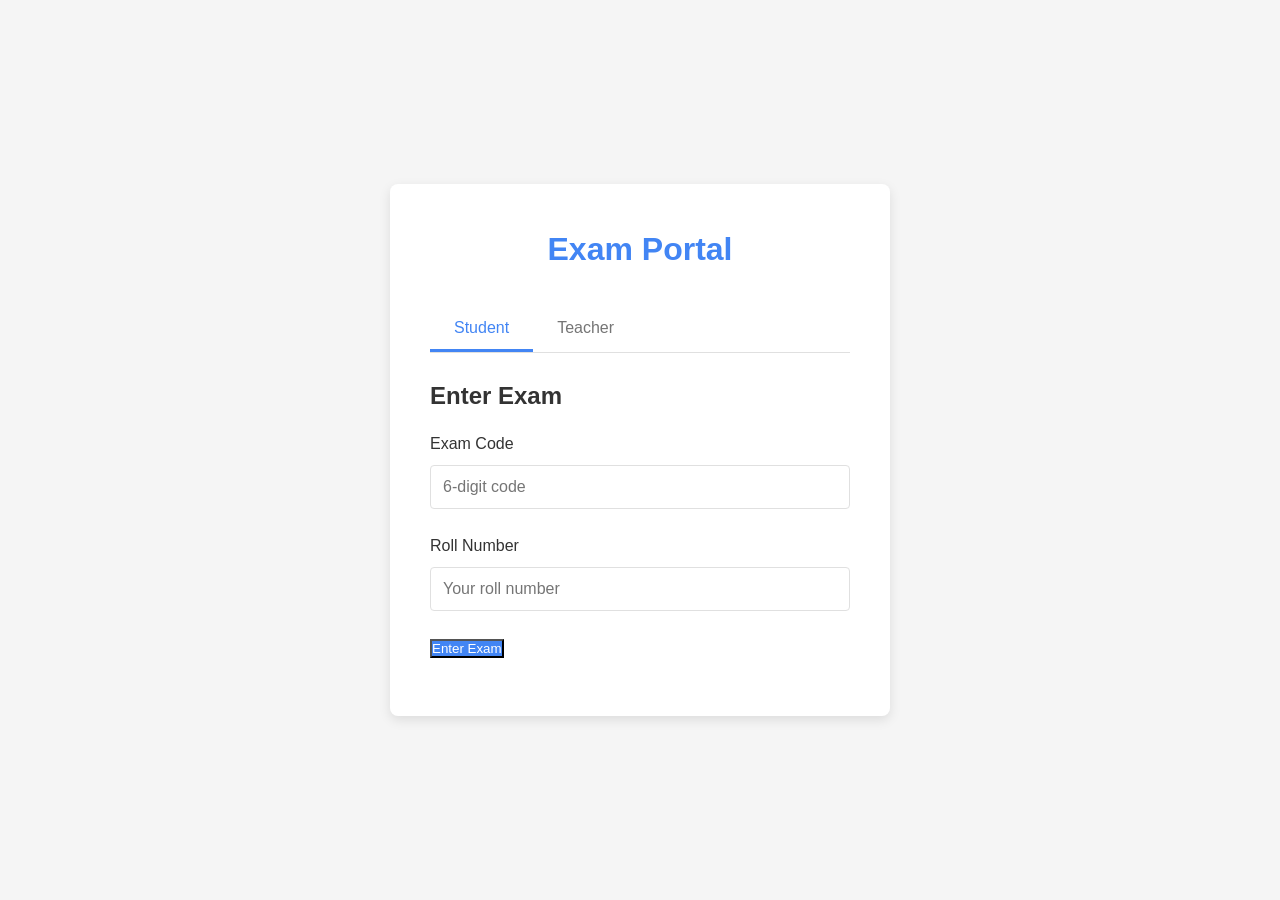
==== index.html @ f045dade "first release 0.1" ====
<!DOCTYPE html>
<html lang="en">
<head>
  <meta charset="UTF-8">
  <meta name="viewport" content="width=device-width, initial-scale=1.0">
  <title>Exam Portal</title>
  <link rel="stylesheet" href="css/style.css">
  <link rel="stylesheet" href="css/auth.css">
</head>
<body>
  <div class="auth-container">
    <div class="auth-card">
      <h1>Exam Portal</h1>
      
      <div class="tabs">
        <button class="tab-btn active" onclick="openTab('student')">Student</button>
        <button class="tab-btn" onclick="openTab('teacher')">Teacher</button>
      </div>
      
      <div id="student-tab" class="tab-content active">
        <h2>Enter Exam</h2>
        <div class="form-group">
          <label for="exam-code">Exam Code</label>
          <input type="text" id="exam-code" placeholder="6-digit code">
        </div>
        <div class="form-group">
          <label for="roll-number">Roll Number</label>
          <input type="text" id="roll-number" placeholder="Your roll number">
        </div>
        <button class="btn-primary" onclick="studentEnterExam()">Enter Exam</button>
        <p id="student-error" class="error-message"></p>
      </div>
      
      <div id="teacher-tab" class="tab-content">
        <h2>Teacher Login</h2>
        <button class="btn-google" onclick="teacherLogin()">
          <img src="assets/google-icon.png" alt="Google icon">
          Login with Google
        </button>
        <p id="auth-error" class="error-message"></p>
      </div>
    </div>
  </div>

  <script src="https://www.gstatic.com/firebasejs/8.10.0/firebase-app.js"></script>
  <script src="https://www.gstatic.com/firebasejs/8.10.0/firebase-auth.js"></script>
  <script src="https://www.gstatic.com/firebasejs/8.10.0/firebase-firestore.js"></script>
  <script src="js/firebase-config.js"></script>
  <script src="js/auth.js"></script>
  <script src="js/student.js"></script>
</body>
</html>
---- css/style.css ----
/* Global Styles */
:root {
  --primary-color: #4285f4;
  --secondary-color: #34a853;
  --danger-color: #ea4335;
  --warning-color: #fbbc05;
  --light-gray: #f5f5f5;
  --medium-gray: #e0e0e0;
  --dark-gray: #757575;
  --text-color: #333;
  --white: #ffffff;
}

* {
  margin: 0;
  padding: 0;
  box-sizing: border-box;
}

body {
  font-family: 'Roboto', sans-serif;
  color: var(--text-color);
  line-height: 1.6;
  background-color: #f9f9f9;
}

h1, h2, h3, h4 {
  margin-bottom: 1rem;
}

a {
  text-decoration: none;
  color: var(--primary-color);
}

/* Layout */
header {
  background-color: var(--white);
  padding: 1rem 2rem;
  box-shadow: 0 2px 4px rgba(0, 0, 0, 0.1);
  display: flex;
  justify-content: space-between;
  align-items: center;
}

main {
  padding: 2rem;
  max-width: 1200px;
  margin: 0 auto;
}

/* Cards */
.card {
  background-color: var(--white);
  border-radius: 8px;
  box-shadow: 0 2px 4px rgba(0, 0, 0, 0.1);
  padding: 1.5rem;
  margin-bottom: 2rem;
}

.cards-container {
  display: grid;
  grid-template-columns: repeat(auto-fill, minmax(300px, 1fr));
  gap: 1.5rem;
  margin-top: 1rem;
}

.exam-card, .question-card {
  transition: transform 0.2s;
}

.exam-card:hover, .question-card:hover {
  transform: translateY(-5px);
}

/* Forms */
.form-group {
  margin-bottom: 1.5rem;
}

.form-group label {
  display: block;
  margin-bottom: 0.5rem;
  font-weight: 500;
}

.form-group input,
.form-group textarea,
.form-group select {
  width: 100%;
  padding: 0.75rem;
  border: 1px solid var(--medium-gray);
  border-radius: 4px;
  font-size: 1rem;
}

.form-group textarea {
  min-height: 100px;
  resize: vertical;
}

/* Buttons */
.btn {
  display: inline-block;
  padding: 0.75rem 1.5rem;
  border: none;
  border-radius: 4px;
  font-size: 1rem;
  font-weight: 500;
  cursor: pointer;
  transition: background-color 0.2s;
}

.btn-primary {
  background-color: var(--primary-color);
  color: white;
}

.btn-primary:hover {
  background-color: #3367d6;
}

.btn-secondary {
  background-color: var(--secondary-color);
  color: white;
}

.btn-secondary:hover {
  background-color: #2d9249;
}

.btn-small {
  padding: 0.5rem 1rem;
  font-size: 0.875rem;
}

/* Alerts */
.alert {
  padding: 1rem;
  border-radius: 4px;
  margin-bottom: 1rem;
}

.alert.error {
  background-color: #fde8e8;
  color: var(--danger-color);
}

.alert.success {
  background-color: #e6f4ea;
  color: var(--secondary-color);
}

/* Status indicators */
.status {
  display: inline-block;
  padding: 0.25rem 0.5rem;
  border-radius: 4px;
  font-size: 0.875rem;
  font-weight: 500;
}

.status.available {
  background-color: #e6f4ea;
  color: var(--secondary-color);
}

.status.assigned {
  background-color: #fde8e8;
  color: var(--danger-color);
}

/* Question sections */
.question-section {
  margin-bottom: 1.5rem;
}

.question-section h4 {
  margin-bottom: 0.5rem;
  color: var(--dark-gray);
}

/* Back link */
.back-link {
  margin-bottom: 1.5rem;
}

.back-link a {
  display: inline-flex;
  align-items: center;
  color: var(--primary-color);
}

/* User info */
.user-info {
  display: flex;
  align-items: center;
  gap: 1rem;
}

/* No content messages */
.no-exams, .no-questions {
  color: var(--dark-gray);
  font-style: italic;
  padding: 1rem 0;
}

/* Exam actions */
.exam-actions {
  margin-top: 1rem;
  display: flex;
  gap: 0.5rem;
}

/* Hint text */
.hint {
  color: var(--dark-gray);
  font-size: 0.875rem;
  margin-top: 0.5rem;
}
---- css/auth.css ----
/* Auth Container */
.auth-container {
  display: flex;
  justify-content: center;
  align-items: center;
  min-height: 100vh;
  background-color: var(--light-gray);
}

.auth-card {
  background-color: var(--white);
  border-radius: 8px;
  box-shadow: 0 4px 12px rgba(0, 0, 0, 0.1);
  padding: 2.5rem;
  width: 100%;
  max-width: 500px;
}

.auth-card h1 {
  text-align: center;
  margin-bottom: 2rem;
  color: var(--primary-color);
}

/* Tabs */
.tabs {
  display: flex;
  margin-bottom: 1.5rem;
  border-bottom: 1px solid var(--medium-gray);
}

.tab-btn {
  padding: 0.75rem 1.5rem;
  background: none;
  border: none;
  border-bottom: 3px solid transparent;
  font-size: 1rem;
  font-weight: 500;
  cursor: pointer;
  color: var(--dark-gray);
}

.tab-btn.active {
  color: var(--primary-color);
  border-bottom-color: var(--primary-color);
}

.tab-content {
  display: none;
}

.tab-content.active {
  display: block;
}

/* Google Button */
.btn-google {
  display: flex;
  align-items: center;
  justify-content: center;
  gap: 0.5rem;
  width: 100%;
  padding: 0.75rem;
  background-color: var(--white);
  border: 1px solid var(--medium-gray);
  border-radius: 4px;
  font-size: 1rem;
  font-weight: 500;
  cursor: pointer;
  transition: background-color 0.2s;
}

.btn-google:hover {
  background-color: var(--light-gray);
}

.btn-google img {
  width: 20px;
  height: 20px;
}

/* Error messages */
.error-message {
  color: var(--danger-color);
  margin-top: 1rem;
  font-size: 0.875rem;
  text-align: center;
}
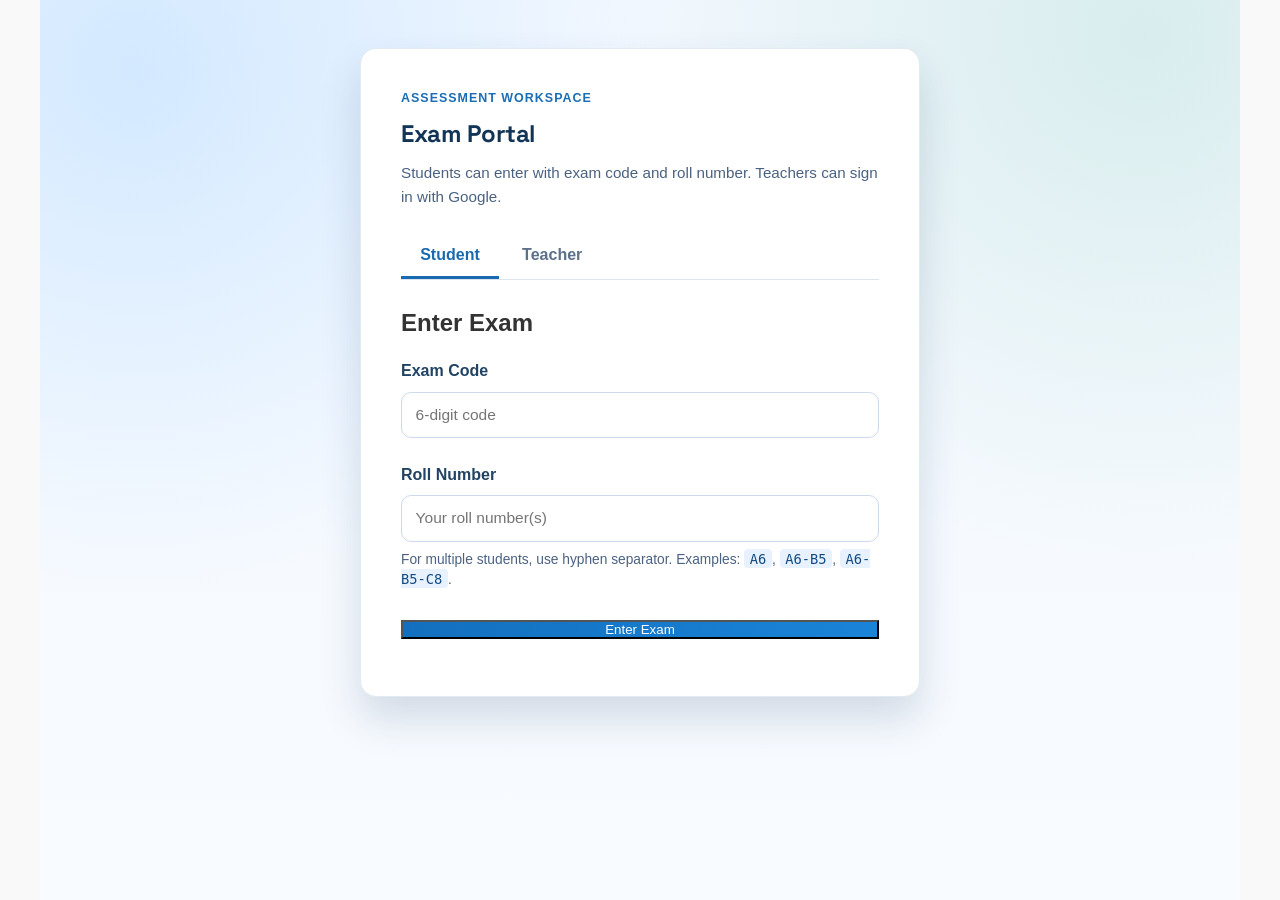
==== commit 32ccfe13: "cleanup" ====
--- a/index.html
+++ b/index.html
@@ -3,35 +3,45 @@
 <head>
   <meta charset="UTF-8">
   <meta name="viewport" content="width=device-width, initial-scale=1.0">
-  <title>Exam Portal</title>
+  <meta name="description" content="Secure student and teacher access portal for exams.">
+  <title>Exam Portal Access</title>
+  <link rel="preconnect" href="https://fonts.googleapis.com">
+  <link rel="preconnect" href="https://fonts.gstatic.com" crossorigin>
+  <link href="https://fonts.googleapis.com/css2?family=Manrope:wght@400;500;700;800&family=Space+Grotesk:wght@600;700&display=swap" rel="stylesheet">
   <link rel="stylesheet" href="css/style.css">
   <link rel="stylesheet" href="css/auth.css">
 </head>
-<body>
-  <div class="auth-container">
-    <div class="auth-card">
-      <h1>Exam Portal</h1>
+<body class="auth-page">
+  <a class="skip-link" href="#auth-main">Skip to main content</a>
+  <main id="auth-main" class="auth-container">
+    <section class="auth-card" aria-labelledby="portal-title">
+      <p class="auth-kicker">Assessment Workspace</p>
+      <h1 id="portal-title">Exam Portal</h1>
+      <p class="auth-subtitle">Students can enter with exam code and roll number. Teachers can sign in with Google.</p>
       
-      <div class="tabs">
-        <button class="tab-btn active" onclick="openTab('student')">Student</button>
-        <button class="tab-btn" onclick="openTab('teacher')">Teacher</button>
+      <div class="tabs" role="tablist" aria-label="Portal access tabs">
+        <button class="tab-btn active" role="tab" aria-selected="true" onclick="openTab('student', this)">Student</button>
+        <button class="tab-btn" role="tab" aria-selected="false" onclick="openTab('teacher', this)">Teacher</button>
       </div>
       
-      <div id="student-tab" class="tab-content active">
+      <div id="student-tab" class="tab-content active" role="tabpanel" aria-label="Student access">
         <h2>Enter Exam</h2>
         <div class="form-group">
           <label for="exam-code">Exam Code</label>
-          <input type="text" id="exam-code" placeholder="6-digit code">
+          <input type="text" id="exam-code" inputmode="numeric" autocomplete="off" placeholder="6-digit code">
         </div>
         <div class="form-group">
           <label for="roll-number">Roll Number</label>
-          <input type="text" id="roll-number" placeholder="Your roll number">
+          <input type="text" id="roll-number" aria-describedby="roll-number-help" placeholder="Your roll number(s)">
+          <p id="roll-number-help" class="field-help">
+            For multiple students, use hyphen separator. Examples: <code>A6</code>, <code>A6-B5</code>, <code>A6-B5-C8</code>.
+          </p>
         </div>
         <button class="btn-primary" onclick="studentEnterExam()">Enter Exam</button>
         <p id="student-error" class="error-message"></p>
       </div>
       
-      <div id="teacher-tab" class="tab-content">
+      <div id="teacher-tab" class="tab-content" role="tabpanel" aria-label="Teacher access">
         <h2>Teacher Login</h2>
         <button class="btn-google" onclick="teacherLogin()">
           <img src="assets/google-icon.png" alt="Google icon">
@@ -39,8 +49,8 @@
         </button>
         <p id="auth-error" class="error-message"></p>
       </div>
-    </div>
-  </div>
+    </section>
+  </main>
 
   <script src="https://www.gstatic.com/firebasejs/8.10.0/firebase-app.js"></script>
   <script src="https://www.gstatic.com/firebasejs/8.10.0/firebase-auth.js"></script>
@@ -49,4 +59,4 @@
   <script src="js/auth.js"></script>
   <script src="js/student.js"></script>
 </body>
-</html>+</html>
--- a/css/style.css
+++ b/css/style.css
@@ -73,6 +73,11 @@
   transform: translateY(-5px);
 }
 
+.question-card.just-assigned {
+  border: 2px solid var(--warning-color);
+  box-shadow: 0 0 0 3px rgba(251, 188, 5, 0.25);
+}
+
 /* Forms */
 .form-group {
   margin-bottom: 1.5rem;
@@ -217,4 +222,263 @@
   color: var(--dark-gray);
   font-size: 0.875rem;
   margin-top: 0.5rem;
-}+}
+
+/* Modal */
+.modal {
+  position: fixed;
+  inset: 0;
+  z-index: 1000;
+  display: none;
+  background: rgba(0, 0, 0, 0.45);
+  padding: 1rem;
+  overflow-y: auto;
+}
+
+.modal-content {
+  position: relative;
+  max-width: 720px;
+  margin: 4rem auto;
+}
+
+.text-preview-modal-content {
+  padding-top: 2.25rem;
+}
+
+.close {
+  position: absolute;
+  top: 0.75rem;
+  right: 1rem;
+  font-size: 1.5rem;
+  line-height: 1;
+  cursor: pointer;
+  color: var(--dark-gray);
+}
+
+.modal-text-content {
+  white-space: pre-wrap;
+  max-height: 60vh;
+  overflow-y: auto;
+}
+
+.hidden {
+  display: none;
+}
+
+/* Student Page Modern UI */
+.student-page {
+  font-family: 'Manrope', 'Segoe UI', sans-serif;
+  min-height: 100vh;
+  color: #10243e;
+  background:
+    radial-gradient(circle at 12% 0%, rgba(77, 177, 255, 0.22), transparent 42%),
+    radial-gradient(circle at 88% 0%, rgba(57, 226, 173, 0.2), transparent 40%),
+    linear-gradient(180deg, #f4fbff 0%, #eef3ff 45%, #f6f9ff 100%);
+}
+
+.student-page h1,
+.student-page h2,
+.student-page h3 {
+  font-family: 'Space Grotesk', 'Trebuchet MS', sans-serif;
+  letter-spacing: -0.02em;
+  color: #10243e;
+}
+
+.skip-link {
+  position: absolute;
+  left: 0.75rem;
+  top: -48px;
+  z-index: 1200;
+  padding: 0.5rem 0.75rem;
+  background: #10243e;
+  color: #ffffff;
+  border-radius: 6px;
+  transition: top 0.2s ease;
+}
+
+.skip-link:focus {
+  top: 0.75rem;
+}
+
+.student-header {
+  position: relative;
+  background: transparent;
+  box-shadow: none;
+  padding: 2.5rem 1.5rem 1rem;
+}
+
+.student-header__inner {
+  max-width: 1080px;
+  margin: 0 auto;
+  background: linear-gradient(120deg, #123358 0%, #19508a 58%, #1f7fc4 100%);
+  color: #f6fbff;
+  border-radius: 18px;
+  padding: 1.5rem 1.5rem 1.35rem;
+  box-shadow: 0 20px 34px rgba(18, 52, 88, 0.25);
+}
+
+.student-eyebrow {
+  margin: 0;
+  text-transform: uppercase;
+  letter-spacing: 0.08em;
+  font-size: 0.75rem;
+  font-weight: 800;
+  opacity: 0.8;
+}
+
+.student-page .student-header h1 {
+  color: #ffffff;
+  margin: 0.35rem 0 0.5rem;
+}
+
+.student-subtitle {
+  margin: 0;
+  max-width: 70ch;
+  font-size: 0.97rem;
+  opacity: 0.92;
+}
+
+.student-main {
+  max-width: 1080px;
+  padding: 1rem 1.5rem 2rem;
+}
+
+.student-panel {
+  border: 1px solid rgba(24, 92, 146, 0.14);
+  box-shadow: 0 14px 28px rgba(23, 54, 103, 0.1);
+  border-radius: 14px;
+}
+
+.section-heading {
+  display: flex;
+  justify-content: space-between;
+  gap: 1rem;
+  align-items: flex-end;
+  flex-wrap: wrap;
+  margin-bottom: 1rem;
+}
+
+.section-heading h2 {
+  margin-bottom: 0;
+}
+
+.section-heading p {
+  margin: 0;
+  color: #436387;
+  font-size: 0.93rem;
+}
+
+.student-page .cards-container {
+  gap: 1rem;
+  grid-template-columns: repeat(auto-fill, minmax(260px, 1fr));
+}
+
+.student-page .question-card {
+  border: 1px solid rgba(16, 82, 137, 0.14);
+  border-radius: 12px;
+  box-shadow: 0 8px 18px rgba(16, 51, 92, 0.08);
+  display: flex;
+  flex-direction: column;
+  gap: 0.55rem;
+}
+
+.student-page .question-card h3 {
+  margin-bottom: 0;
+}
+
+.student-page .question-card .description {
+  margin-bottom: 0;
+  color: #27486c;
+}
+
+.student-page .question-card a {
+  font-weight: 700;
+  color: #1565aa;
+}
+
+.student-page .question-card .btn-primary,
+.student-page .question-card .btn-secondary,
+.student-page .question-card .btn-small,
+.student-page .question-card .btn-danger {
+  align-self: flex-start;
+}
+
+.student-page .btn-primary {
+  background: linear-gradient(120deg, #136fbe, #1a84d8);
+}
+
+.student-page .btn-primary:hover {
+  background: linear-gradient(120deg, #0f62aa, #1778c5);
+}
+
+.student-page .btn-secondary {
+  background: linear-gradient(120deg, #0f8f7a, #1db197);
+}
+
+.student-page .btn-secondary:hover {
+  background: linear-gradient(120deg, #0e7f6c, #179d85);
+}
+
+.student-page .btn-danger {
+  background: linear-gradient(120deg, #ce3a3a, #e75858);
+  color: #ffffff;
+  border: none;
+  border-radius: 4px;
+  padding: 0.75rem 1.5rem;
+  font-weight: 500;
+  cursor: pointer;
+}
+
+.student-page .btn-danger:hover {
+  background: linear-gradient(120deg, #ba3131, #d84848);
+}
+
+.answer-modal-content {
+  max-width: 760px;
+}
+
+.answer-textarea {
+  width: 100%;
+  padding: 0.8rem;
+  border: 1px solid rgba(20, 85, 138, 0.24);
+  border-radius: 10px;
+  font-size: 0.98rem;
+  line-height: 1.5;
+}
+
+.answer-upload {
+  margin: 0.5rem 0;
+}
+
+.answer-modal-actions {
+  margin-top: 0.85rem;
+  display: flex;
+  gap: 0.65rem;
+}
+
+.answer-status {
+  margin-top: 0.85rem;
+}
+
+@media (max-width: 768px) {
+  .student-header {
+    padding: 1rem 1rem 0.5rem;
+  }
+
+  .student-header__inner {
+    border-radius: 14px;
+    padding: 1.25rem 1rem;
+  }
+
+  .student-main {
+    padding: 0.75rem 1rem 1.5rem;
+  }
+
+  .student-panel {
+    padding: 1.1rem;
+  }
+
+  .student-page .cards-container {
+    grid-template-columns: 1fr;
+  }
+}
--- a/css/auth.css
+++ b/css/auth.css
@@ -2,47 +2,70 @@
 .auth-container {
   display: flex;
   justify-content: center;
-  align-items: center;
+  align-items: flex-start;
   min-height: 100vh;
-  background-color: var(--light-gray);
+  padding: 3rem 1.25rem;
+  background:
+    radial-gradient(circle at 8% 8%, rgba(43, 153, 255, 0.16), transparent 38%),
+    radial-gradient(circle at 92% 4%, rgba(52, 168, 131, 0.14), transparent 38%),
+    linear-gradient(180deg, #f3f8ff 0%, #f8fbff 100%);
 }
 
 .auth-card {
   background-color: var(--white);
-  border-radius: 8px;
-  box-shadow: 0 4px 12px rgba(0, 0, 0, 0.1);
+  border-radius: 16px;
+  border: 1px solid rgba(22, 89, 141, 0.12);
+  box-shadow: 0 22px 40px rgba(18, 55, 96, 0.16);
   padding: 2.5rem;
   width: 100%;
-  max-width: 500px;
+  max-width: 560px;
 }
 
 .auth-card h1 {
-  text-align: center;
-  margin-bottom: 2rem;
-  color: var(--primary-color);
+  margin-bottom: 0.5rem;
+  color: #123456;
+  font-family: 'Space Grotesk', 'Trebuchet MS', sans-serif;
+  letter-spacing: -0.02em;
+}
+
+.auth-kicker {
+  margin: 0 0 0.35rem;
+  text-transform: uppercase;
+  letter-spacing: 0.08em;
+  font-size: 0.78rem;
+  font-weight: 800;
+  color: #1b6eb4;
+}
+
+.auth-subtitle {
+  margin: 0 0 1.5rem;
+  color: #4a6280;
+  font-size: 0.95rem;
 }
 
 /* Tabs */
 .tabs {
   display: flex;
   margin-bottom: 1.5rem;
-  border-bottom: 1px solid var(--medium-gray);
+  border-bottom: 1px solid #dce5ee;
+  gap: 0.25rem;
 }
 
 .tab-btn {
-  padding: 0.75rem 1.5rem;
+  padding: 0.75rem 1.2rem;
   background: none;
   border: none;
   border-bottom: 3px solid transparent;
   font-size: 1rem;
-  font-weight: 500;
+  font-weight: 700;
   cursor: pointer;
-  color: var(--dark-gray);
+  color: #5d718a;
+  transition: color 0.2s ease, border-color 0.2s ease;
 }
 
 .tab-btn.active {
-  color: var(--primary-color);
-  border-bottom-color: var(--primary-color);
+  color: #196ab0;
+  border-bottom-color: #196ab0;
 }
 
 .tab-content {
@@ -60,18 +83,19 @@
   justify-content: center;
   gap: 0.5rem;
   width: 100%;
-  padding: 0.75rem;
+  padding: 0.85rem;
   background-color: var(--white);
-  border: 1px solid var(--medium-gray);
-  border-radius: 4px;
+  border: 1px solid #d6e1ee;
+  border-radius: 10px;
   font-size: 1rem;
-  font-weight: 500;
+  font-weight: 600;
   cursor: pointer;
-  transition: background-color 0.2s;
+  transition: background-color 0.2s ease, transform 0.2s ease;
 }
 
 .btn-google:hover {
-  background-color: var(--light-gray);
+  background-color: #f5f9ff;
+  transform: translateY(-1px);
 }
 
 .btn-google img {
@@ -81,8 +105,60 @@
 
 /* Error messages */
 .error-message {
-  color: var(--danger-color);
-  margin-top: 1rem;
-  font-size: 0.875rem;
-  text-align: center;
-}+  color: #c63434;
+  margin-top: 0.9rem;
+  font-size: 0.9rem;
+}
+
+.auth-page .form-group label {
+  color: #214464;
+  font-weight: 700;
+}
+
+.auth-page .form-group input {
+  border-radius: 10px;
+  border: 1px solid #cddaea;
+  padding: 0.82rem 0.85rem;
+  font-size: 0.97rem;
+}
+
+.auth-page .form-group input:focus {
+  outline: none;
+  border-color: #2c8ad6;
+  box-shadow: 0 0 0 3px rgba(44, 138, 214, 0.15);
+}
+
+.auth-page .btn-primary {
+  width: 100%;
+  margin-top: 0.4rem;
+  background: linear-gradient(120deg, #136fbe, #1a84d8);
+}
+
+.auth-page .btn-primary:hover {
+  background: linear-gradient(120deg, #0f62aa, #1778c5);
+}
+
+.field-help {
+  margin-top: 0.5rem;
+  color: #4a6280;
+  font-size: 0.86rem;
+  line-height: 1.45;
+}
+
+.field-help code {
+  background: #e8f2ff;
+  color: #124c84;
+  padding: 0.1rem 0.35rem;
+  border-radius: 4px;
+}
+
+@media (max-width: 640px) {
+  .auth-container {
+    padding: 1rem;
+  }
+
+  .auth-card {
+    border-radius: 12px;
+    padding: 1.35rem;
+  }
+}
